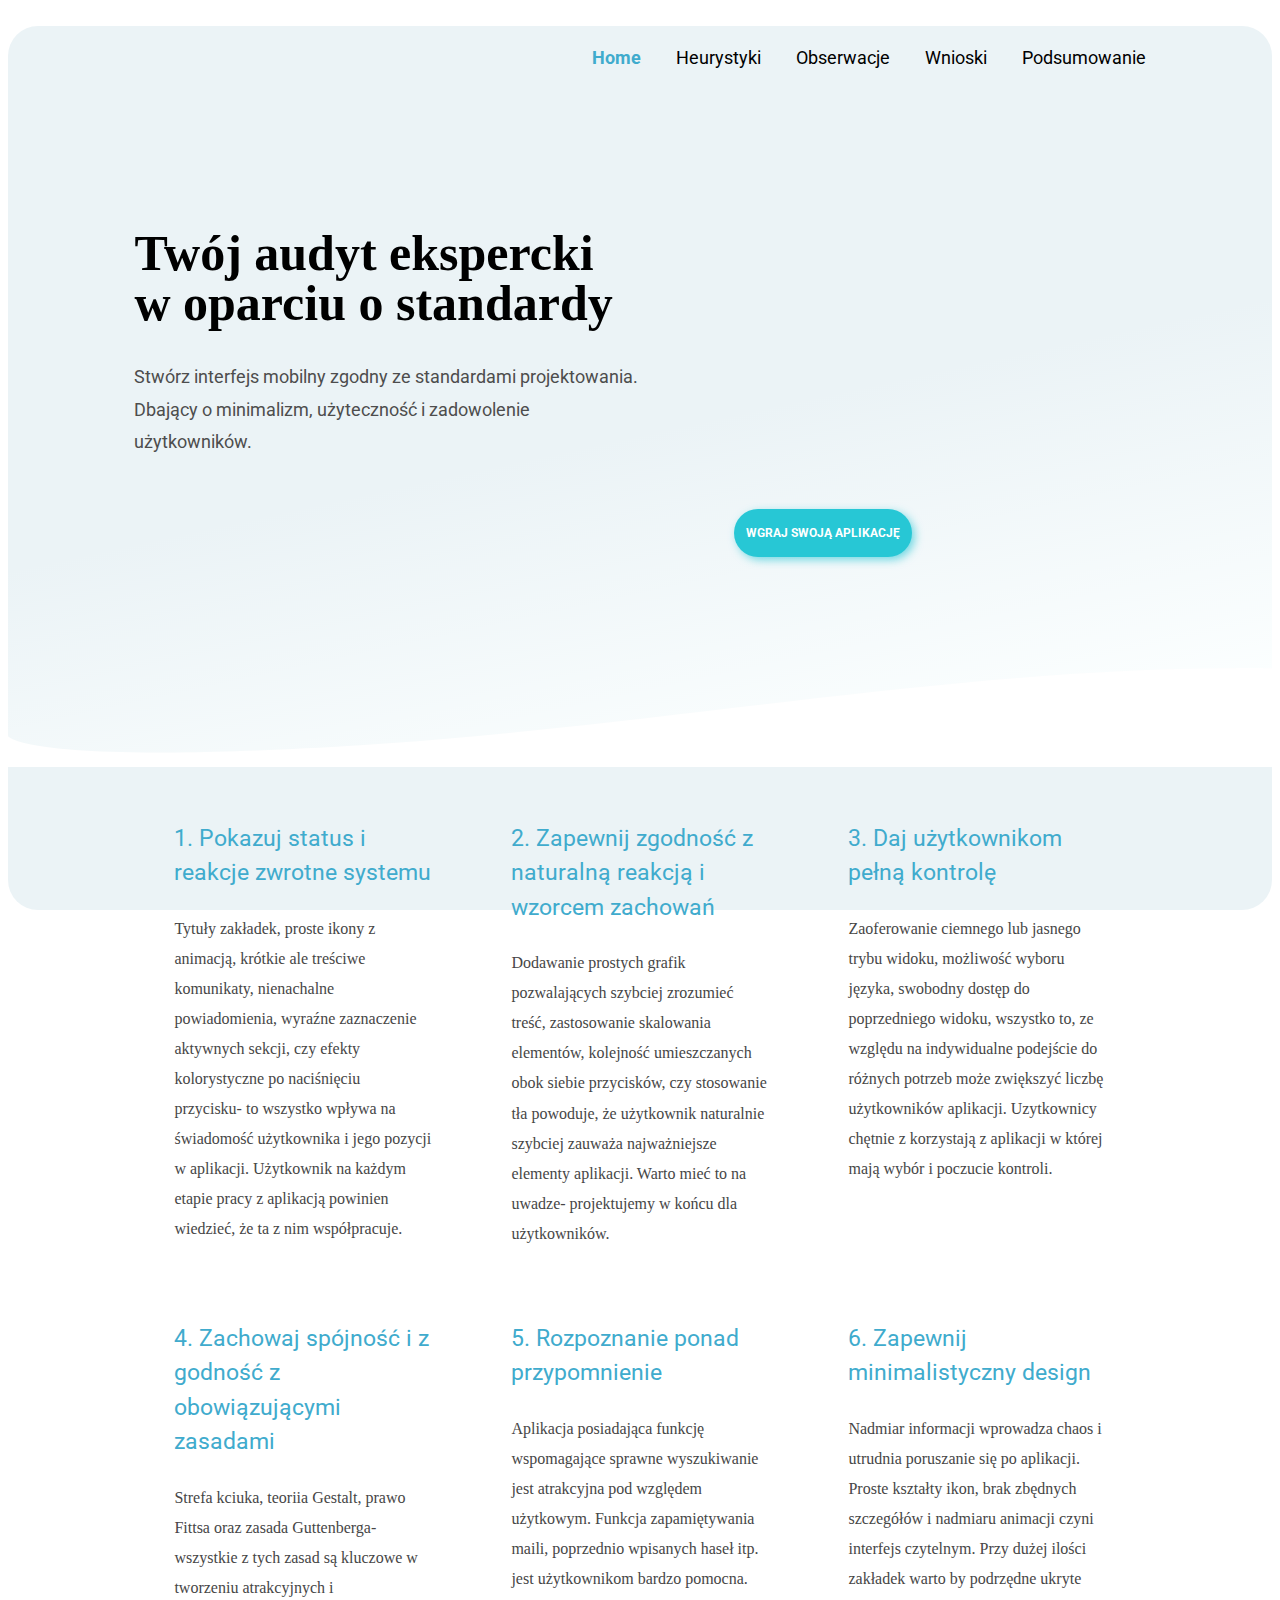
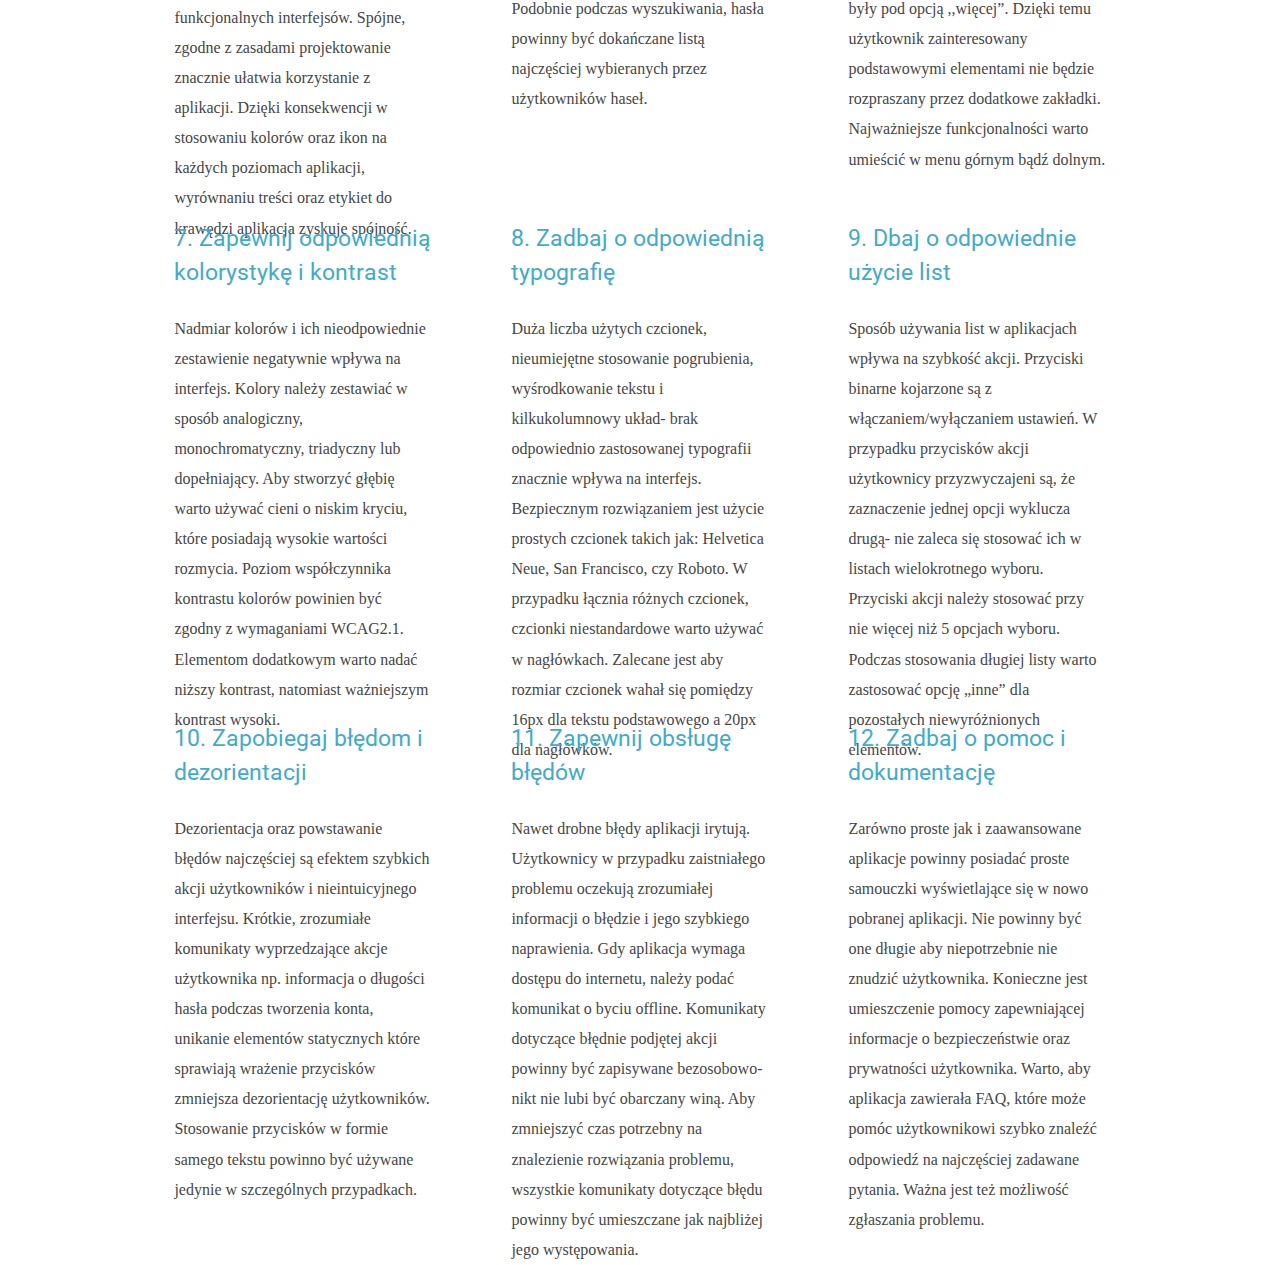
==== index.html @ c8a0ba9f "pierwsza wersja aplikacji" ====
﻿﻿<!DOCTYPE html>
<html lang="en">
<head>
    <meta charset="utf-8">
    <link rel="stylesheet" href="style.css">
    <script src="script.js"></script>
    <link href='http://fonts.googleapis.com/css?family=Roboto' rel='stylesheet' type='text/css'>
    <script src="https://code.jquery.com/jquery-2.1.3.js" integrity="sha256-goy7ystDD5xbXSf+kwL4eV6zOPJCEBD1FBiCElIm+U8=" crossorigin="anonymous"></script>
</head>

<body>
  <title>standardy projektowania aplikacji mobilnych</title> 
<div id="container">
  <div id="content">
    <div id="menu">
     <div id= "option">
        <ul>
          <li><a style="font-weight: bold; color: #40ABCD;" href="#">Home </a></li>
          <li><a href="heurystyki/index.html">Heurystyki </a></li>    
          <li> <a href="obserwacje/index.html">Obserwacje</a></li>
          <li><a href="wnioski/index.html">Wnioski</a></li>
          <li><a href="podsumowanie/index.html">Podsumowanie</a></li>
        </ul>
      </div>
  </div>

  <div id="main">
    <h1>Twój audyt ekspercki<br> w oparciu o standardy</h1>
    <h4>Stwórz interfejs mobilny zgodny ze standardami projektowania. <br>Dbający o minimalizm, użyteczność i zadowolenie<br> użytkowników.</h4>

<!-- przycisk -->
<button id="_uploadImages" class="custom-button">WGRAJ SWOJĄ APLIKACJĘ </button>
<form id="_imagesForm" enctype="multipart/form-data" method="post">
  <input id="_imagesInput" type="file" style="display:none" multiple/>
  </form>

  </div>
  
    <div id="standards">

     
        <div class= "heuristic_content">

          <h3>1. Pokazuj status i reakcje zwrotne systemu</h3>
          <p>Tytuły zakładek, proste ikony z animacją, krótkie ale treściwe komunikaty, nienachalne powiadomienia,
         wyraźne zaznaczenie aktywnych sekcji, czy efekty kolorystyczne po naciśnięciu przycisku- to wszystko wpływa na świadomość użytkownika i jego pozycji w aplikacji.
         Użytkownik na każdym etapie pracy z aplikacją powinien wiedzieć, że ta z nim współpracuje. </p>
        </div> 
        <div class= "heuristic_content">
        <h3>2. Zapewnij zgodność z naturalną reakcją i wzorcem zachowań </h3>
          <p>Dodawanie prostych grafik pozwalających szybciej zrozumieć treść, zastosowanie skalowania elementów, kolejność umieszczanych obok siebie przycisków, czy stosowanie tła powoduje,
             że użytkownik naturalnie szybciej zauważa najważniejsze elementy aplikacji. Warto mieć to na uwadze- projektujemy w końcu dla użytkowników.</p></div> 
        
        <div class= "heuristic_content">
          <h3>3. Daj użytkownikom pełną kontrolę</h3>
          <p>Zaoferowanie  ciemnego lub jasnego trybu widoku, możliwość wyboru języka, swobodny dostęp do poprzedniego widoku, wszystko to,
             ze względu na indywidualne podejście do różnych potrzeb może zwiększyć liczbę użytkowników aplikacji. Uzytkownicy chętnie z korzystają z aplikacji
            w której mają wybór i poczucie kontroli.  </p>
        </div> 
        
        <div class= "heuristic_content">
          <h3>4. Zachowaj spójność i z godność z obowiązującymi zasadami</h3>
          <p>Strefa kciuka, teoriia Gestalt, prawo Fittsa oraz zasada Guttenberga- wszystkie z tych zasad są kluczowe w tworzeniu atrakcyjnych i funkcjonalnych interfejsów. Spójne, zgodne z zasadami projektowanie znacznie ułatwia korzystanie z aplikacji.
             Dzięki konsekwencji w stosowaniu kolorów oraz ikon na każdych poziomach aplikacji, wyrównaniu treści oraz etykiet do krawędzi aplikacja zyskuje spójność.</p>
        </div> 

       
        <div class= "heuristic_content">
          <h3>5. Rozpoznanie ponad przypomnienie</h3>
          <p>Aplikacja posiadająca funkcję wspomagające sprawne wyszukiwanie jest atrakcyjna pod względem użytkowym. Funkcja zapamiętywania maili, poprzednio wpisanych
             haseł itp. jest użytkownikom bardzo pomocna. Podobnie podczas wyszukiwania, hasła powinny być dokańczane listą najczęściej wybieranych przez użytkowników
              haseł. </p>
        </div> 

        <div class= "heuristic_content">
          <h3>6. Zapewnij minimalistyczny design</h3>
          <p> Nadmiar informacji wprowadza chaos i utrudnia poruszanie się po aplikacji. Proste kształty ikon, brak zbędnych szczegółów i nadmiaru animacji czyni
             interfejs czytelnym. Przy dużej ilości zakładek warto by podrzędne ukryte były pod opcją ,,więcej”. Dzięki temu użytkownik zainteresowany podstawowymi
              elementami nie będzie rozpraszany przez dodatkowe zakładki. Najważniejsze funkcjonalności warto umieścić w menu górnym bądź dolnym.</p>
          </div> 
  
        <div class= "heuristic_content">
          <h3>7. Zapewnij odpowiednią kolorystykę i kontrast</h3>
          <p>Nadmiar kolorów i ich nieodpowiednie zestawienie negatywnie wpływa na interfejs. Kolory należy zestawiać w sposób analogiczny, monochromatyczny, triadyczny
             lub dopełniający. Aby stworzyć głębię warto używać cieni o niskim kryciu, które posiadają wysokie wartości rozmycia. Poziom współczynnika kontrastu kolorów
              powinien być zgodny z wymaganiami WCAG2.1. Elementom dodatkowym warto nadać niższy kontrast, natomiast ważniejszym kontrast wysoki.          </p>
        </div> 

        <div class= "heuristic_content">
          <h3>8. Zadbaj o odpowiednią typografię</h3>
          <p>Duża liczba użytych czcionek, nieumiejętne stosowanie pogrubienia,  wyśrodkowanie tekstu i kilkukolumnowy układ- brak odpowiednio zastosowanej typografii znacznie
             wpływa na interfejs. Bezpiecznym rozwiązaniem jest użycie prostych czcionek takich jak: Helvetica Neue, San Francisco, czy Roboto. W przypadku łącznia różnych
              czcionek, czcionki niestandardowe warto używać w nagłówkach. Zalecane jest aby rozmiar czcionek wahał się pomiędzy 16px dla tekstu podstawowego a 20px dla nagłówków.</p>
        </div> 

        <div class= "heuristic_content">
          <h3>9. Dbaj o odpowiednie użycie list</h3>
          <p>Sposób używania list w aplikacjach wpływa na szybkość akcji. Przyciski binarne kojarzone są z włączaniem/wyłączaniem ustawień.
             W przypadku przycisków akcji użytkownicy przyzwyczajeni są, że zaznaczenie jednej opcji wyklucza drugą- nie zaleca się stosować ich w listach wielokrotnego wyboru.
              Przyciski akcji należy stosować przy nie więcej niż 5 opcjach wyboru. Podczas stosowania długiej listy warto
              zastosować opcję „inne” dla pozostałych niewyróżnionych elementów.</p>
        </div> 

        <div class= "heuristic_content">
          <h3>10. Zapobiegaj błędom i dezorientacji</h3>
          <p>Dezorientacja oraz powstawanie błędów najczęściej są efektem szybkich akcji użytkowników i nieintuicyjnego interfejsu. Krótkie, zrozumiałe komunikaty wyprzedzające 
            akcje użytkownika np. informacja o długości hasła podczas tworzenia konta, unikanie elementów statycznych które sprawiają wrażenie przycisków zmniejsza dezorientację użytkowników. 
            Stosowanie przycisków w formie samego tekstu powinno być używane jedynie w szczególnych przypadkach. </p>
        </div> 

        <div class= "heuristic_content">
          <h3>11. Zapewnij obsługę błędów</h3>
          <p>Nawet drobne błędy aplikacji irytują. Użytkownicy w przypadku zaistniałego problemu oczekują zrozumiałej informacji o błędzie i jego szybkiego naprawienia. 
            Gdy aplikacja wymaga dostępu do internetu, należy podać komunikat o byciu offline. Komunikaty dotyczące błędnie podjętej akcji powinny być zapisywane bezosobowo- nikt nie lubi być obarczany winą.
             Aby zmniejszyć czas potrzebny na znalezienie rozwiązania problemu, wszystkie komunikaty dotyczące błędu powinny być umieszczane jak najbliżej jego występowania.</p>
        </div> 

        <div class= "heuristic_content">
          <h3>12. Zadbaj o pomoc i dokumentację</h3>
          <p>Zarówno proste jak i zaawansowane aplikacje powinny posiadać proste samouczki wyświetlające się w nowo pobranej aplikacji. Nie powinny być one długie aby niepotrzebnie nie znudzić
             użytkownika. Konieczne jest umieszczenie pomocy zapewniającej informacje o bezpieczeństwie oraz prywatności użytkownika. Warto, aby aplikacja zawierała FAQ, które
              może pomóc użytkownikowi szybko znaleźć odpowiedź na najczęściej zadawane pytania. Ważna jest też możliwość zgłaszania problemu.</p>
        </div> 

      </div>
   
    </div>

    </div>


<script src="/__/firebase/8.2.7/firebase-app.js"></script>
<script src="/__/firebase/init.js"></script>


</body>
<script>
    $('#_uploadImages').click(function() {
    $('#_imagesInput').click();
  });
  
  $('#_imagesInput').on('change', function() {
    handleFileSelect();
  });
  
  function handleFileSelect() {
      if (window.File && window.FileList && window.FileReader) {
  
          var files = event.target.files; //FileList object
          var output = document.getElementById("frames");
            var arrFilesCount = [];
             

            for (var i = 0; i < files.length; i++) {
              arrFilesCount.push(i);
              var file = files[i];

              if (!file.type.match('image')) continue;
  
              var picReader = new FileReader();

              picReader.addEventListener("load",  () => {
                  var picFile = event.target;
                  
alert("zdjęcie zostało wgrane, przejdż do zakładki heurystyki")
                  localStorage.setItem("framesLS", picReader.result);   //local storage
  
                  current_i = arrFilesCount.shift();
                  prev_i = current_i - 1;
                  next_i = current_i + 1;

                  output.innerHTML = output.innerHTML + '<li id="gallery-' + current_i + '" class="gallery">' + "<img src='" + picFile.result + "'" + "title=''/>" + '<nav>' + '<a class="prev_picture" href="#gallery-' + prev_i + '">&larr;</a>' + '<a class="next_picture" href="#gallery-' + next_i + '">&rarr;</a>' + '</nav>' + '<li>';  // TODO: Enter Title

              });
            
              picReader.readAsDataURL(file);
            }
          }
      else {
        alert("wrong");

      }


  }
</script>
</html>
---- style.css ----
h1 {
  font-family: Georgia;
  font-size: 50px;
  font-weight: bold;
  line-height: 1;
  text-align: left;
  color: #000000;
}

h3{
  font-family: Roboto;
  font-size: 23px;
  font-weight: normal;
  font-stretch: normal;
  font-style: bold;
  line-height: 1.5;
  letter-spacing: normal;
  text-align: left;
  color: #40ABCD;

}

h4{
margin: 0 0 10px;
font-family: Roboto;
font-size: 18px;
font-weight:normal;
line-height: 1.8;
letter-spacing: normal;
text-align: left;
color: #4d4d4d;
}

h5{
margin: 0 0 59px;
font-family: 'Times New Roman';
font-size: 20px;
font-weight: 500;
line-height: 1.32;
letter-spacing: normal;
text-align: left;
color: #000000;
}

#container {
  width: 100%;
  height: 100%;
  background-image: url('background.png');
  border-radius: 30px;
}


#content{
  width: 80%;
  height:100%;
  margin: auto;
}

#menu {
  height:10%;
}

#option{
  float: right;
  min-width: 30px;
  font-family: Roboto;
  font-size: 20px;
  line-height: 1.3;
  text-align: left;

margin-top: 10x;  /* background-color: pink;  */
  }

#homeicon {
      width: 24px;
      height: 24px;
      object-fit: contain;
      float: left;
      margin-right: 0px;
      }

  li {
    display:inline-block;
          text-align:left;
  }
  a {
    text-decoration:none;
          margin: 0px 30px 140px;
          font-family: Roboto;
          font-size: 18px;
          font-stretch: normal;
          font-style: normal;
          line-height: 1.3;
          letter-spacing: normal;
          text-align: left;
          color: #000000;

  }
  a:hover {
    font-weight:bold;
  }
  a::after {
    display:block;
    content:attr(title);
    font-weight:bold;
    height:1px;
    color:transparent;
    overflow:hidden;
    visibility:hidden;
  }


.Home {
  width: 54px;
  height: 26px;
  margin: 1px 56px 156px 5px;
  font-family: Roboto;
  font-size: 20px;
  font-weight: 500;
  font-stretch: normal;
  font-style: normal;
  line-height: 1.3;
  letter-spacing: normal;
  text-align: left;
  color: #000000;
    }


#main{
  padding-top: 80px;
  padding-bottom: 50px;
      }



.custom-button {
  width: 178px;
  height: 48px;
  margin: 40px 86px 35px 600px;
  padding: 8px 8px;
  box-shadow: 3px 3px 9px 0 #27c6d59f;
  background-color: #27c7d5;
  border-radius: 30px;
  border: none;
  font-family: Roboto;
  font-size: 12px;
  font-weight: bold;
  line-height: 2.5;
  text-align: center;
  color: white;
  border: none;
  outline: none;
}

.custom-button:hover{
  width: 181px;
  height: 51px;
  border: none;
  outline: none;

}


#addbutton {
  width: 140px;
  height: 45px;
  margin-top:8px;
  margin-bottom:80px;
  float: right;
  border-radius: 24px;
  box-shadow: 3px 3px 9px 0 #27c6d59f;
  background-color: #27c7d5;
  border: none;
  font-family: Roboto;
  font-size: 12px;
  font-weight: bold;
  font-stretch: normal;
  font-style: normal;
  line-height: 2.5;
  letter-spacing: normal;
  text-align: center;
  color: white;
  border: none;
  outline: none;
  position: relative;
}


#addbutton:hover{
  width: 143px;
  height: 48px;
  border: none;
  outline: none;
}

* {
  box-sizing: border-box;
}

#standards{
  margin-top: 10%;
}


.heuristic_content{
float: left;
width: 33.33%;
height: 500px;
padding: 40px;
}

.heuristic_content> p{
  font-family: 'Times New Roman';
  font-size: 16px;
  font-weight: normal;
  font-stretch: normal;
  font-style: normal;
  line-height: 1.88;
  letter-spacing: normal;
  text-align: left;
  color: #464646;
}


#summaryTitle{
  width:100%;
  margin-top: 100px; 
  height:50px;
  border-bottom: 1px solid rgb(223, 223, 223);
}

#reportTitle{
  width:60%;
}

#pdf{
float: right;
width: 30%;

}

  #download  {
    width: 140px;
    height: 40px;
    float: right;
    border: 2px solid #a7abad;
    border-radius: 24px;
    box-shadow: 4px 4px 10px 0 #898b8b9d;
    font-family: Roboto;
    font-size: 12px;
    font-weight: bold;
    line-height: 2.3;
    text-align: center;
    color: #4D4D4D;
    margin-bottom: 25px;
    letter-spacing: normal;
    outline: none;
    }

    
#download:hover{
  width: 145px;
  height: 45px;
  outline: none;

}

/*podsumowanie*/
#result {
  width: 26%;
  height: 430px;
  padding: 25px;
  border-radius: 20px;
  box-shadow: 0 3px 20px 0 rgba(0, 0, 0, 0.16);
  float:left;
  margin-bottom:60px;


}
#wartosc{
  width: 100%;
  height: 70%;
  font-family:Arial, Helvetica, sans-serif;
  font-size: 110px;
  font-weight: 700;
  font-stretch: normal;
  font-style: normal;
  line-height: 1.0;
  padding-top: 70px;
  letter-spacing: normal;
  text-align: center;
  color: #49e2ce;
  position: relative ;
}

#chart_section{
  width: 70%;
  height: 430px;
  padding-top: 30px;
  padding-left: 25px;
  margin-left:30px;
  border-radius: 20px;
  box-shadow: 0 3px 20px 0 rgba(0, 0, 0, 0.16);
  float:right;
  margin-bottom:60px;

}

#chart{
  width: 85%;
  margin-left:30px;
  float:center;
}


.boxes{
width: 47.5%;
height: 300px;
padding: 30px 30px 360px 30px;
border-radius: 20px;
box-shadow: 0 3px 20px 0 rgba(0, 0, 0, 0.16);
float:left;
margin-bottom:60px;
position: relative;
}


#box2{
float:right;
margin-left:30px;
}

#box4{
float:right;
margin-left:35px;
margin-bottom: 150px;
} 

.text_area_summary{
  width: 100%;
  height: 230px;
  size: 16px;
  line-height: 140%;
  color: #4D4D4D;
  }


#leftSide{
  width: 56%;
  height:100%;
  float: left;
}

#observations1{
width: 100%;
height: 425px;
margin-top: 80px;
margin-bottom: 2px;
}

#observations2{
  width: 100%;
  height: 430px;
  }
  

#positive{
width: 100%;
height: 320px;
padding: 20px;
border-radius: 20px;
box-shadow: 0 3px 20px 0 rgba(0, 0, 0, 0.16);
float:left;
}


#saveButton{
  width: 100%;
  height: 50px;
}

textarea {
  border-style: none;
  resize: none;
  outline: none;
  position: relative;
}

#negative{
width: 100%;
height: 320px;
padding: 20px;
border-radius: 20px;
box-shadow: 0 3px 20px 0 rgba(0, 0, 0, 0.16);
float:left;
float:bottom;
margin-top: -9px;
}

/*_____________________________________________________________________________________________________gallery*/
#gallery{
width: 40%;
height: 1000px;
float:right;
margin-bottom: 100px;
margin-top: 60px; 
}

.gallerytitle{
width: 100%;
height: 25px;
margin-bottom: 10px;
}

.screenshots{
  width: 100%;
  height: 820px;
  border-radius: 20px;
  box-shadow: 0 3px 20px 0 rgba(0, 0, 0, 0.16);
  float:right;
}

/* _____________________________________________________________z sov*/

.screenshots .frames {
height: 820px;
position: relative;
list-style-type: none;
padding-inline-start: 0px;
margin-block-start: 0px;
}

#result_positive_img{
  height: 100%;
  width: 100%;
  position: relative;
  list-style-type: none;
  padding-inline-start: 0px;
  margin-block-start: 0px;
  border-radius: 20px;
  box-shadow: 0 3px 20px 0 rgba(0, 0, 0, 0.16);
  }

.screenshots .frames .gallery {
  height: 820px;
  list-style: none;
  position: absolute;
  width: 100%;
}

.screenshots .gallery:target
{ z-index: 100 }

.screenshots .frames .gallery img {
  height: 820px;
  width: 100%;
  padding:10px;
}

.screenshots .frames .gallery nav a {
  background:grey;
  color: #fff;
  line-height: 30px;
  margin-top: -25px;
  opacity: 0;
  position: absolute;
  text-align: center;
  top: 50%;
  width: 30px;
  visibility: hidden;
  z-index: 10;
}
.screenshots:hover .frames .gallery nav a {
  opacity: 1;
  visibility: visible;
}
.screenshots .frames .gallery nav .prev_picture {
  border-radius: 2px 30px 30px 2px;
  margin-left:0px;
  left: 0;
}
.screenshots .frames .gallery nav .next_picture {
  border-radius: 30px 2px 2px 30px;
  margin-right:0px;
  right: 0;
}
.screenshots .frames .gallery nav a:hover { background: #000 }
.screenshots .quicknav {
  bottom: 0;
  font-size: 0;
  opacity: 0;
  position: absolute;
  text-align: center;
  width: 100%;
  z-index: 100;
}
.screenshots:hover .quicknav { opacity: .9 }
.screenshots .quicknav li { display: inline-block }
.screenshots .quicknav a {
  background: hsla(0,0%,100%,.9);
  border: 1px solid hsla(0,0%,0%,.9);
  -webkit-border-radius: 100%;
  -moz-border-radius: 100%;
  border-radius: 100%;
  display: block;
  height: 10px;
  margin: 10px 5px;
  text-decoration: none;
  width: 10px;
}
/*_______________________________________________________________*/

p{
font-family: Roboto;
font-size: 20px;
font-weight: 500;
font-stretch: normal;
font-style: normal;
line-height: 1.3;
letter-spacing: normal;
text-align: left;
color: #4d4d4d;

}

#heuristics{
width: 56%;
height: 1000px;
margin-top: 10px;
margin-bottom: 200px;
float:left;
}

.heuristic-block{
width: 100%;
height: 820px;
margin-top: 10px;
margin-bottom: 200px;
border-radius: 20px;
padding: 25px;
box-shadow: 0 3px 20px 0 rgba(0, 0, 0, 0.16);
float:left;
}

#radio-title{
float:left;
height:50px;
width: 100%;
}

#yesTitle{
float:left;
width: 5.5%;
}

#noTitle{
  float:left;
  width: 6%;
  }

#lack{
margin-left: 8px;
width: 20%;
float:left;
}

.x{
margin-left: 25px;
margin-right: 10px;
}

.no{
  margin-left: 15px;
  }

#yesTitle{
    margin-left: 5px;
    }
  

#points{
background-color: #c5c5c5;
width:100%;
margin-top: 140px;
margin-bottom: 200px;
line-height: 2.7;
float: left;
}

.test{
  float:right;
  position:relative;
  width:100%;
  height:80px;
  margin-top: 50px;
  margin-right:40px ;
 } 


.next_nav {
width: 140px;
height: 45px;
margin-top:10px ;
margin-right:20px ;
float: right;
border-radius: 24px;
box-shadow: 3px 3px 9px 0 #27c6d59f;
background-color: #27c7d5;
border: none;
font-family: Roboto;
font-size: 12px;
font-weight: bold;
font-stretch: normal;
font-style: normal;
line-height: 2.5;
letter-spacing: normal;
text-align: center;
color: white;
padding-top: 8px;
}

.next_nav:hover{
  width: 142px;
  height: 47px;
  border: none;
  outline: none;
}


.back_nav {
  width: 140px;
  height: 45px;
  margin-top:10px;
  margin-right:20px ;
  float: right;
  border: 2px solid #27c7d5;
  border-radius: 24px;
  box-shadow: 3px 3px 9px 0 #27c6d59f;
  font-family: Roboto;
  font-size: 12px;
  font-weight: bold;
  font-stretch: normal;
  font-style: normal;
  line-height: 2.5;
  letter-spacing: normal;
  text-align: center;
  color: #27c7d5;
  padding-top: 6px;
  }
  
  .back_nav:hover{
    width: 142px;
    height: 47px;
    outline: none;
  
  }

/*___________________________slider__________________________________________*/
* {
box-sizing: border-box;
}

.slider {
width:100%;
text-align: center;
float:left;
margin-top: 70px;
}

.slides {
display: flex;
overflow-x: auto;
scroll-snap-type: x mandatory;
scroll-behavior: smooth;
-webkit-overflow-scrolling: touch;
}
.slides::-webkit-scrollbar {
overflow: hidden;

}

.slides > div {
scroll-snap-align: start;
flex-shrink: 0;
width: 100%;
height: 750px;
padding-top: 60px;
margin-right: 15px;
border-radius: 10px;
transform: scale(1);
transition: transform 0.5s;
position: relative;
text-align: left;
line-height: 2.5;
}

.slider > a {
display: inline-flex;
width: 25px;
height: 25px;
align-items: center;
justify-content: center;
border-radius: 50%;
margin: 0.2px 0.2px 0.2px 0;
position: relative;
line-height: 1.3;
box-shadow: 0 1px 8px 0 rgba(0, 0, 0, 0.12);
}

.slider > a:active {
top: 1px;
background: #49E2CE;
}

@supports (scroll-snap-type) {
.slider > a {
  display: none;
}
}

@media only screen and (max-width:1200px) {
  .boxes{
    overflow: auto;
  }
  #wartosc{
    font-size: 90px;
  }
}

@media only screen and (max-width: 900px) {
  #result{
    width:100%;
  }
  #chart_section{
    width:100%;
  }
  #box1{
    width:100%;
    overflow: auto;
  }
  #box2{
    width:100%;
    overflow: auto;
  }
  #box3{
    width:100%;
    overflow: auto;
  }
  #box4{
    width:100%;
    overflow: auto;
  }
}

@media only screen and (max-width: 800px){
  #option{
    width:100%;
  } 
}
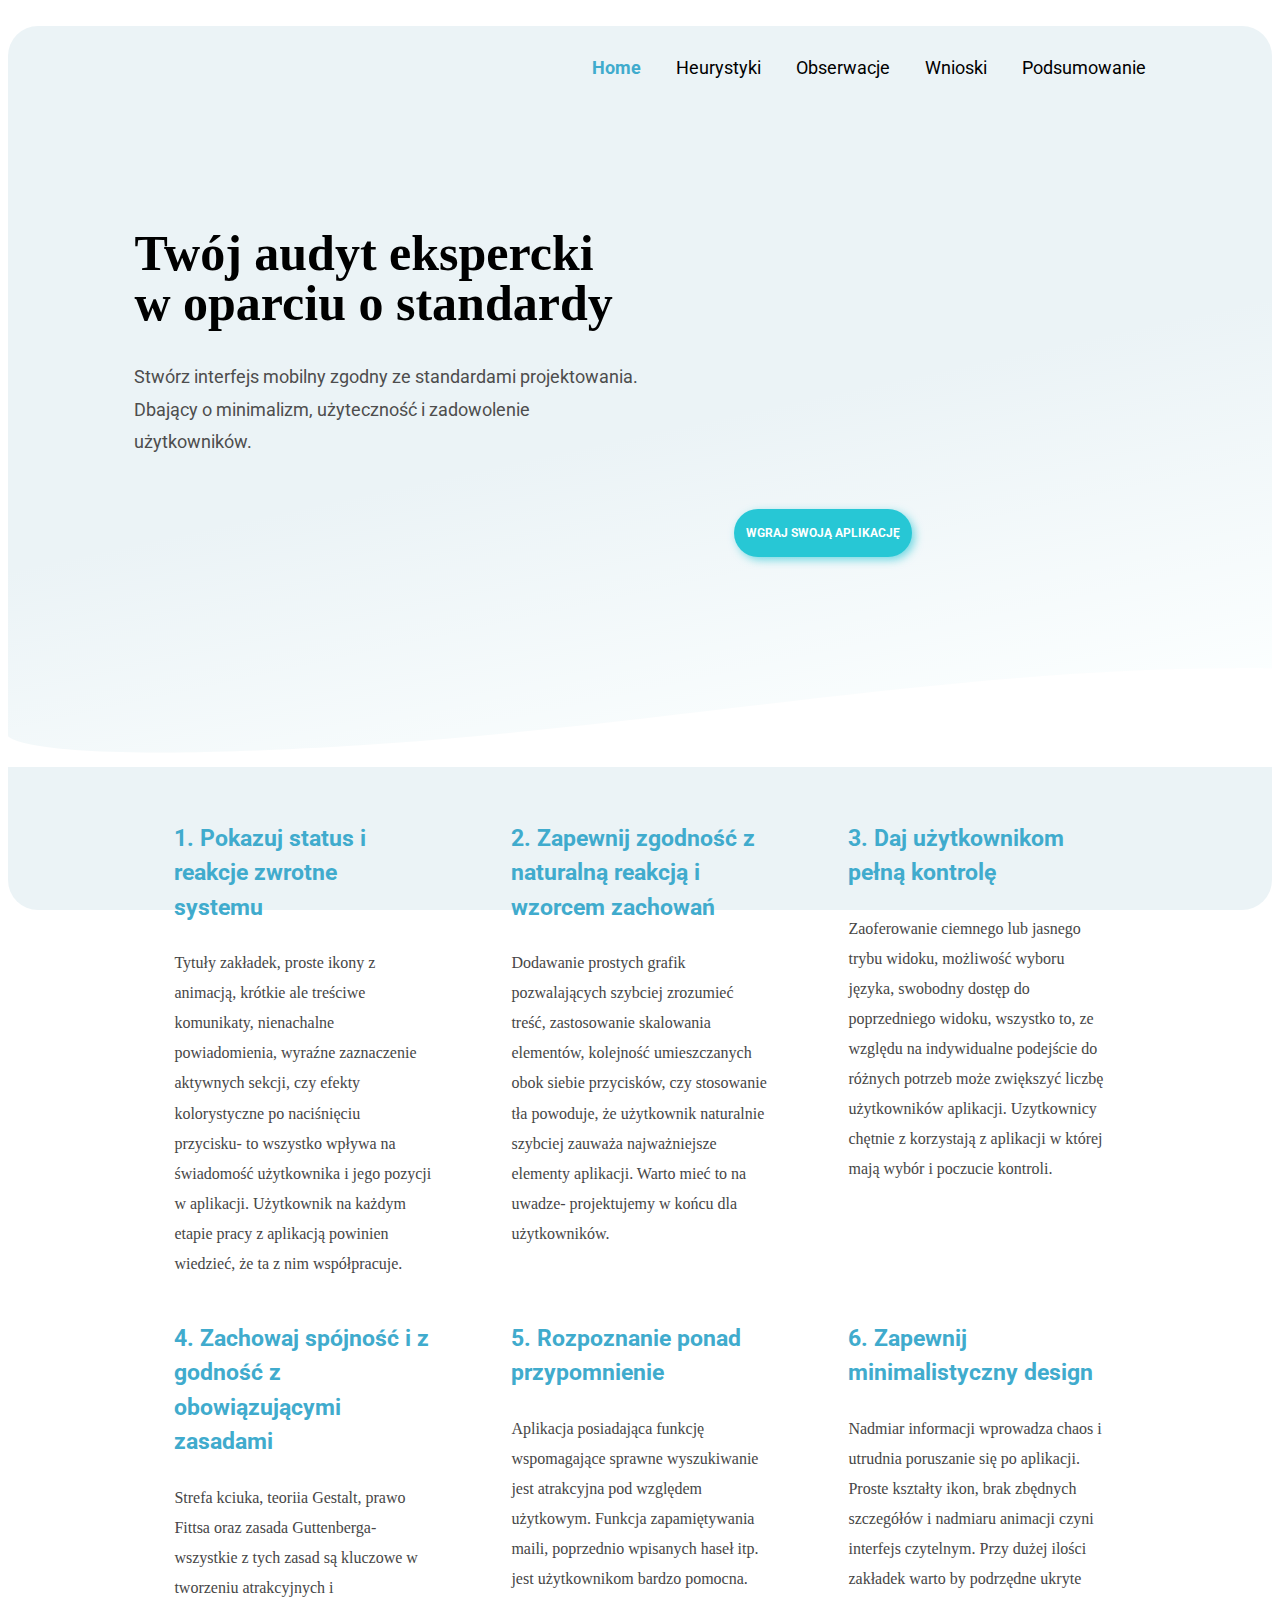
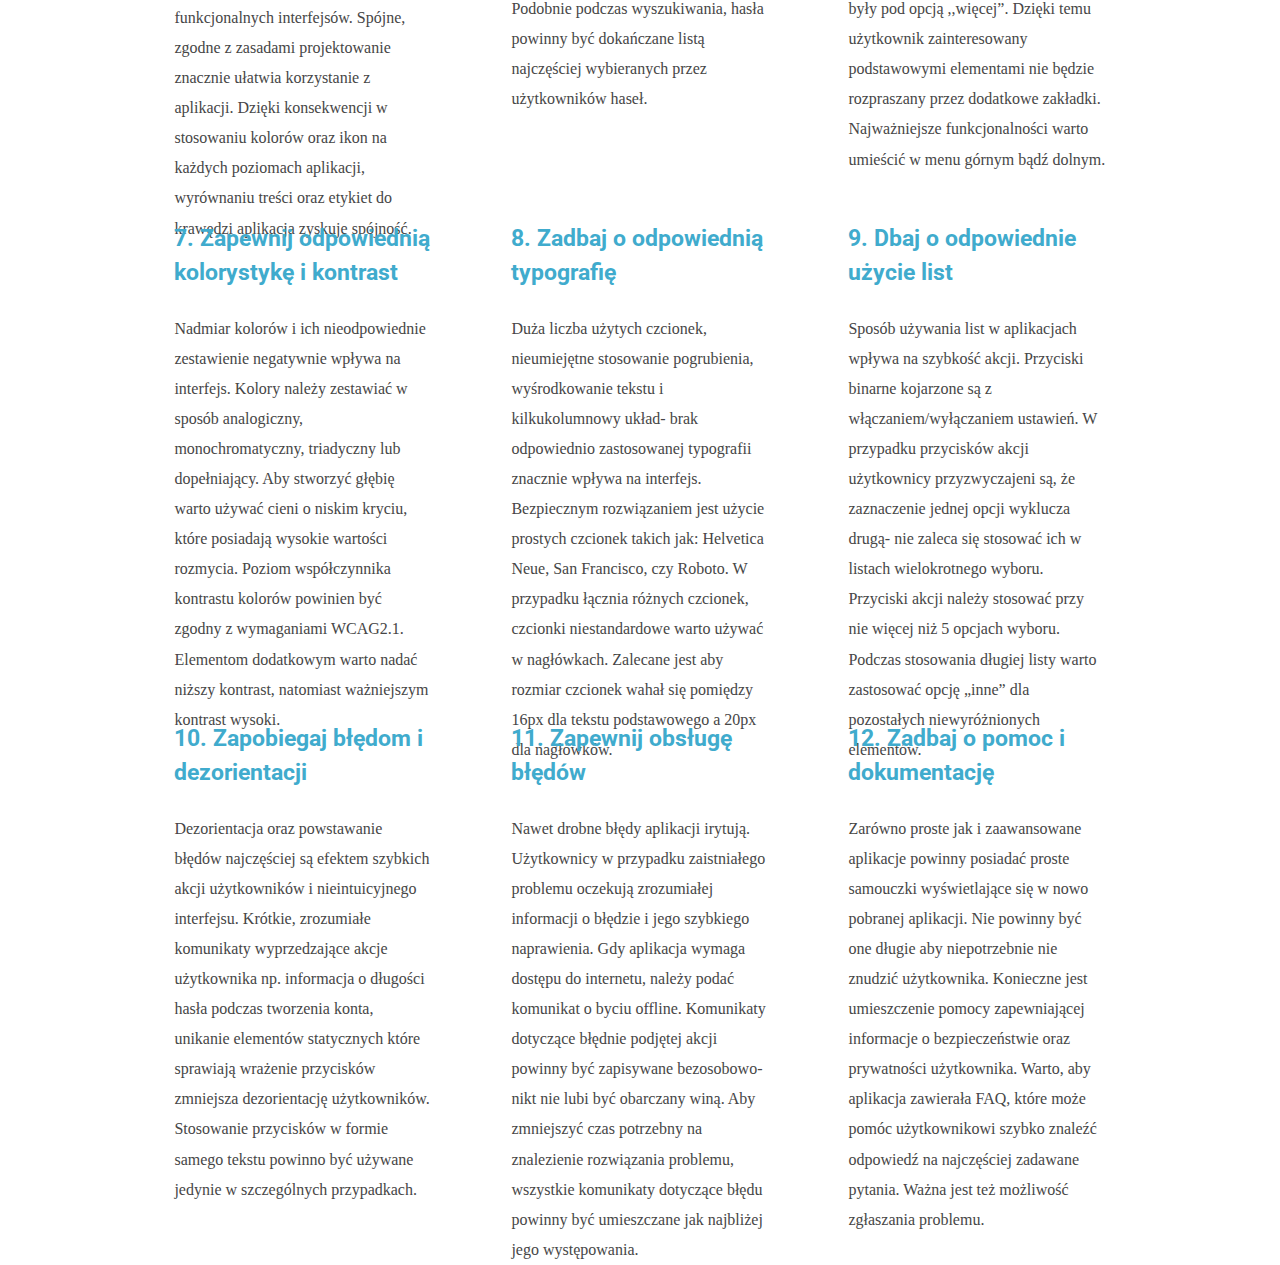
==== commit b1130fb7: "files after html verification" ====
--- a/index.html
+++ b/index.html
@@ -1,15 +1,14 @@
 ﻿﻿<!DOCTYPE html>
-<html lang="en">
+<html lang="pl">
 <head>
-    <meta charset="utf-8">
-    <link rel="stylesheet" href="style.css">
-    <script src="script.js"></script>
-    <link href='http://fonts.googleapis.com/css?family=Roboto' rel='stylesheet' type='text/css'>
-    <script src="https://code.jquery.com/jquery-2.1.3.js" integrity="sha256-goy7ystDD5xbXSf+kwL4eV6zOPJCEBD1FBiCElIm+U8=" crossorigin="anonymous"></script>
+  <meta charset="utf-8">
+  <link rel="stylesheet" href="style.css">
+  <script src="script.js"></script>
+  <link href='http://fonts.googleapis.com/css?family=Roboto' rel='stylesheet' type='text/css'>
+  <script src="https://code.jquery.com/jquery-2.1.3.js" integrity="sha256-goy7ystDD5xbXSf+kwL4eV6zOPJCEBD1FBiCElIm+U8=" crossorigin="anonymous"></script>
+  <title>standardy projektowania aplikacji mobilnych</title>
 </head>
-
 <body>
-  <title>standardy projektowania aplikacji mobilnych</title> 
 <div id="container">
   <div id="content">
     <div id="menu">
@@ -25,10 +24,9 @@
   </div>
 
   <div id="main">
-    <h1>Twój audyt ekspercki<br> w oparciu o standardy</h1>
+    <h1>Twój audyt ekspercki<br /> w oparciu o standardy</h1>
     <h4>Stwórz interfejs mobilny zgodny ze standardami projektowania. <br>Dbający o minimalizm, użyteczność i zadowolenie<br> użytkowników.</h4>
 
-<!-- przycisk -->
 <button id="_uploadImages" class="custom-button">WGRAJ SWOJĄ APLIKACJĘ </button>
 <form id="_imagesForm" enctype="multipart/form-data" method="post">
   <input id="_imagesInput" type="file" style="display:none" multiple/>
--- a/style.css
+++ b/style.css
@@ -10,36 +10,33 @@
 h3{
   font-family: Roboto;
   font-size: 23px;
-  font-weight: normal;
-  font-stretch: normal;
-  font-style: bold;
+  font-weight: bold;
   line-height: 1.5;
   letter-spacing: normal;
   text-align: left;
   color: #40ABCD;
-
 }
 
 h4{
-margin: 0 0 10px;
-font-family: Roboto;
-font-size: 18px;
-font-weight:normal;
-line-height: 1.8;
-letter-spacing: normal;
-text-align: left;
-color: #4d4d4d;
+ margin: 0 0 10px;
+ font-family: Roboto;
+ font-size: 18px;
+ font-weight:normal;
+ line-height: 1.8;
+ letter-spacing: normal;
+ text-align: left;
+ color: #4d4d4d;
 }
 
 h5{
-margin: 0 0 59px;
-font-family: 'Times New Roman';
-font-size: 20px;
-font-weight: 500;
-line-height: 1.32;
-letter-spacing: normal;
-text-align: left;
-color: #000000;
+ margin: 0 0 59px;
+ font-family: 'Times New Roman';
+ font-size: 20px;
+ font-weight: 500;
+ line-height: 1.32;
+ letter-spacing: normal;
+ text-align: left;
+ color: #000000;
 }
 
 #container {
@@ -67,39 +64,30 @@
   font-size: 20px;
   line-height: 1.3;
   text-align: left;
-
-margin-top: 10x;  /* background-color: pink;  */
-  }
-
-#homeicon {
-      width: 24px;
-      height: 24px;
-      object-fit: contain;
-      float: left;
-      margin-right: 0px;
-      }
-
-  li {
+  margin-top: 10px;  
+}
+
+li {
     display:inline-block;
-          text-align:left;
-  }
-  a {
+    text-align:left;
+  }
+
+a {
     text-decoration:none;
-          margin: 0px 30px 140px;
-          font-family: Roboto;
-          font-size: 18px;
-          font-stretch: normal;
-          font-style: normal;
-          line-height: 1.3;
-          letter-spacing: normal;
-          text-align: left;
-          color: #000000;
-
-  }
-  a:hover {
-    font-weight:bold;
-  }
-  a::after {
+    margin: 0px 30px 140px;
+    font-family: Roboto;
+    font-size: 18px;
+    line-height: 1.3;
+    letter-spacing: normal;
+    text-align: left;
+    color: #000000;
+  }
+
+a:hover {
+  font-weight:bold;
+  }
+
+a::after {
     display:block;
     content:attr(title);
     font-weight:bold;
@@ -117,29 +105,24 @@
   font-family: Roboto;
   font-size: 20px;
   font-weight: 500;
-  font-stretch: normal;
-  font-style: normal;
   line-height: 1.3;
   letter-spacing: normal;
   text-align: left;
   color: #000000;
-    }
-
+}
 
 #main{
   padding-top: 80px;
   padding-bottom: 50px;
-      }
-
-
+}
 
 .custom-button {
   width: 178px;
   height: 48px;
   margin: 40px 86px 35px 600px;
   padding: 8px 8px;
-  box-shadow: 3px 3px 9px 0 #27c6d59f;
-  background-color: #27c7d5;
+  box-shadow: 3px 3px 9px 0px #27C6D59F;
+  background-color: #27C7D5;
   border-radius: 30px;
   border: none;
   font-family: Roboto;
@@ -148,7 +131,6 @@
   line-height: 2.5;
   text-align: center;
   color: white;
-  border: none;
   outline: none;
 }
 
@@ -157,27 +139,22 @@
   height: 51px;
   border: none;
   outline: none;
-
-}
-
-
-#addbutton {
+}
+
+.addbutton {
   width: 140px;
   height: 45px;
   margin-top:8px;
   margin-bottom:80px;
   float: right;
   border-radius: 24px;
-  box-shadow: 3px 3px 9px 0 #27c6d59f;
-  background-color: #27c7d5;
+  box-shadow: 3px 3px 9px 0px #27C6D59F;
+  background-color: #27C7D5;
   border: none;
   font-family: Roboto;
   font-size: 12px;
   font-weight: bold;
-  font-stretch: normal;
-  font-style: normal;
   line-height: 2.5;
-  letter-spacing: normal;
   text-align: center;
   color: white;
   border: none;
@@ -185,36 +162,27 @@
   position: relative;
 }
 
-
-#addbutton:hover{
+.addbutton:hover{
   width: 143px;
   height: 48px;
   border: none;
   outline: none;
 }
 
-* {
-  box-sizing: border-box;
-}
-
 #standards{
   margin-top: 10%;
 }
 
-
 .heuristic_content{
-float: left;
-width: 33.33%;
-height: 500px;
-padding: 40px;
+ float: left;
+ width: 33.33%;
+ height: 500px;
+ padding: 40px;
 }
 
 .heuristic_content> p{
   font-family: 'Times New Roman';
   font-size: 16px;
-  font-weight: normal;
-  font-stretch: normal;
-  font-style: normal;
   line-height: 1.88;
   letter-spacing: normal;
   text-align: left;
@@ -234,49 +202,44 @@
 }
 
 #pdf{
-float: right;
-width: 30%;
-
-}
-
-  #download  {
-    width: 140px;
-    height: 40px;
-    float: right;
-    border: 2px solid #a7abad;
-    border-radius: 24px;
-    box-shadow: 4px 4px 10px 0 #898b8b9d;
-    font-family: Roboto;
-    font-size: 12px;
-    font-weight: bold;
-    line-height: 2.3;
-    text-align: center;
-    color: #4D4D4D;
-    margin-bottom: 25px;
-    letter-spacing: normal;
-    outline: none;
-    }
-
+ float: right;
+ width: 30%;
+}
+
+#download  {
+  width: 140px;
+  height: 40px;
+  float: right;
+  border: 2px solid #a7abad;
+  border-radius: 24px;
+  box-shadow: 4px 4px 10px 0 #898b8b9d;
+  font-family: Roboto;
+  font-size: 12px;
+  font-weight: bold;
+  line-height: 2.3;
+  text-align: center;
+  color: #4D4D4D;
+  margin-bottom: 25px;
+  letter-spacing: normal;
+  outline: none;
+}
     
 #download:hover{
   width: 145px;
   height: 45px;
   outline: none;
-
-}
-
-/*podsumowanie*/
+}
+
 #result {
   width: 26%;
   height: 430px;
   padding: 25px;
   border-radius: 20px;
-  box-shadow: 0 3px 20px 0 rgba(0, 0, 0, 0.16);
+  box-shadow: 0px 3px 20px 0px rgba(0, 0, 0, 0.16);
   float:left;
   margin-bottom:60px;
-
-
-}
+}
+
 #wartosc{
   width: 100%;
   height: 70%;
@@ -300,50 +263,46 @@
   padding-left: 25px;
   margin-left:30px;
   border-radius: 20px;
-  box-shadow: 0 3px 20px 0 rgba(0, 0, 0, 0.16);
+  box-shadow: 0px 3px 20px 0px rgba(0, 0, 0, 0.16);
   float:right;
   margin-bottom:60px;
-
 }
 
 #chart{
-  width: 85%;
-  margin-left:30px;
-  float:center;
-}
-
+width: 85%;
+margin-left:30px;
+float:none;
+}
 
 .boxes{
-width: 47.5%;
-height: 300px;
-padding: 30px 30px 360px 30px;
-border-radius: 20px;
-box-shadow: 0 3px 20px 0 rgba(0, 0, 0, 0.16);
-float:left;
-margin-bottom:60px;
-position: relative;
-}
-
+ width: 47.5%;
+ height: 300px;
+ padding: 30px 30px 360px 30px;
+ border-radius: 20px;
+ box-shadow: 0px 3px 20px 0px rgba(0, 0, 0, 0.16);
+ float:left;
+ margin-bottom:60px;
+ position: relative;
+}
 
 #box2{
-float:right;
-margin-left:30px;
+ float:right;
+ margin-left:30px;
 }
 
 #box4{
-float:right;
-margin-left:35px;
-margin-bottom: 150px;
+ float:right;
+ margin-left:35px;
+ margin-bottom: 150px;
 } 
 
 .text_area_summary{
-  width: 100%;
-  height: 230px;
-  size: 16px;
-  line-height: 140%;
-  color: #4D4D4D;
-  }
-
+ width: 100%;
+ height: 230px;
+ font-size: 16px;
+ line-height: 140%;
+ color: #4D4D4D;
+  }
 
 #leftSide{
   width: 56%;
@@ -352,27 +311,25 @@
 }
 
 #observations1{
-width: 100%;
-height: 425px;
-margin-top: 80px;
-margin-bottom: 2px;
+ width: 100%;
+ height: 425px;
+ margin-top: 80px;
+ margin-bottom: 2px;
 }
 
 #observations2{
   width: 100%;
   height: 430px;
-  }
+}
   
-
 #positive{
-width: 100%;
-height: 320px;
-padding: 20px;
-border-radius: 20px;
-box-shadow: 0 3px 20px 0 rgba(0, 0, 0, 0.16);
-float:left;
-}
-
+ width: 100%;
+ height: 320px;
+ padding: 20px;
+ border-radius: 20px;
+ box-shadow: 0px 3px 20px 0px rgba(0, 0, 0, 0.16);
+ float:left;
+}
 
 #saveButton{
   width: 100%;
@@ -387,47 +344,44 @@
 }
 
 #negative{
-width: 100%;
-height: 320px;
-padding: 20px;
-border-radius: 20px;
-box-shadow: 0 3px 20px 0 rgba(0, 0, 0, 0.16);
-float:left;
-float:bottom;
-margin-top: -9px;
-}
-
-/*_____________________________________________________________________________________________________gallery*/
+ width: 100%;
+ height: 320px;
+ padding: 20px;
+ border-radius: 20px;
+ box-shadow: 0px 3px 20px 0px rgba(0, 0, 0, 0.16);
+ float:left;
+ float:bottom;
+ margin-top: -9px;
+}
+
 #gallery{
-width: 40%;
-height: 1000px;
-float:right;
-margin-bottom: 100px;
-margin-top: 60px; 
+ width: 40%;
+ height: 1000px;
+ float:right;
+ margin-bottom: 100px;
+ margin-top: 60px; 
 }
 
 .gallerytitle{
-width: 100%;
-height: 25px;
-margin-bottom: 10px;
+ width: 100%;
+ height: 25px;
+ margin-bottom: 10px;
 }
 
 .screenshots{
-  width: 100%;
-  height: 820px;
-  border-radius: 20px;
-  box-shadow: 0 3px 20px 0 rgba(0, 0, 0, 0.16);
-  float:right;
-}
-
-/* _____________________________________________________________z sov*/
+ width: 100%;
+ height: 820px;
+ border-radius: 20px;
+ box-shadow: 0px 3px 20px 0px rgba(0, 0, 0, 0.16);
+ float:right;
+}
 
 .screenshots .frames {
-height: 820px;
-position: relative;
-list-style-type: none;
-padding-inline-start: 0px;
-margin-block-start: 0px;
+ height: 820px;
+ position: relative;
+ list-style-type: none;
+ padding: 0px;
+ margin: 0px;
 }
 
 #result_positive_img{
@@ -435,156 +389,84 @@
   width: 100%;
   position: relative;
   list-style-type: none;
-  padding-inline-start: 0px;
-  margin-block-start: 0px;
   border-radius: 20px;
-  box-shadow: 0 3px 20px 0 rgba(0, 0, 0, 0.16);
-  }
-
-.screenshots .frames .gallery {
-  height: 820px;
-  list-style: none;
-  position: absolute;
-  width: 100%;
-}
-
-.screenshots .gallery:target
-{ z-index: 100 }
-
-.screenshots .frames .gallery img {
-  height: 820px;
-  width: 100%;
-  padding:10px;
-}
-
-.screenshots .frames .gallery nav a {
-  background:grey;
-  color: #fff;
-  line-height: 30px;
-  margin-top: -25px;
-  opacity: 0;
-  position: absolute;
-  text-align: center;
-  top: 50%;
-  width: 30px;
-  visibility: hidden;
-  z-index: 10;
-}
-.screenshots:hover .frames .gallery nav a {
-  opacity: 1;
-  visibility: visible;
-}
-.screenshots .frames .gallery nav .prev_picture {
-  border-radius: 2px 30px 30px 2px;
-  margin-left:0px;
-  left: 0;
-}
-.screenshots .frames .gallery nav .next_picture {
-  border-radius: 30px 2px 2px 30px;
-  margin-right:0px;
-  right: 0;
-}
-.screenshots .frames .gallery nav a:hover { background: #000 }
-.screenshots .quicknav {
-  bottom: 0;
-  font-size: 0;
-  opacity: 0;
-  position: absolute;
-  text-align: center;
-  width: 100%;
-  z-index: 100;
-}
-.screenshots:hover .quicknav { opacity: .9 }
-.screenshots .quicknav li { display: inline-block }
-.screenshots .quicknav a {
-  background: hsla(0,0%,100%,.9);
-  border: 1px solid hsla(0,0%,0%,.9);
-  -webkit-border-radius: 100%;
-  -moz-border-radius: 100%;
-  border-radius: 100%;
-  display: block;
-  height: 10px;
-  margin: 10px 5px;
-  text-decoration: none;
-  width: 10px;
-}
-/*_______________________________________________________________*/
+  box-shadow: 0px 3px 20px 0px rgba(0, 0, 0, 0.16);
+}
 
 p{
-font-family: Roboto;
-font-size: 20px;
-font-weight: 500;
-font-stretch: normal;
-font-style: normal;
-line-height: 1.3;
-letter-spacing: normal;
-text-align: left;
-color: #4d4d4d;
+ font-family: Roboto;
+ font-size: 20px;
+ font-weight: 500;
+ font-stretch: normal;
+ font-style: normal;
+ line-height: 1.3;
+ letter-spacing: normal;
+ text-align: left;
+ color: #4d4d4d;
 
 }
 
 #heuristics{
-width: 56%;
-height: 1000px;
-margin-top: 10px;
-margin-bottom: 200px;
+ width: 56%;
+ height: 1000px;
+ margin-top: 10px;
+ margin-bottom: 200px;
+ float:left;
+}
+
+.heuristic-block{
+ width: 100%;
+ height: 820px;
+ margin-top: 10px;
+ margin-bottom: 200px;
+ border-radius: 20px;
+ padding: 25px;
+ box-shadow: 0px 3px 20px 0px rgba(0, 0, 0, 0.16);
+ float:left;
+}
+
+#radio-title{
+ float:left;
+ height:50px;
+ width: 100%;
+}
+
+.yesTitle{
 float:left;
-}
-
-.heuristic-block{
-width: 100%;
-height: 820px;
-margin-top: 10px;
-margin-bottom: 200px;
-border-radius: 20px;
-padding: 25px;
-box-shadow: 0 3px 20px 0 rgba(0, 0, 0, 0.16);
-float:left;
-}
-
-#radio-title{
-float:left;
-height:50px;
-width: 100%;
-}
-
-#yesTitle{
-float:left;
-width: 5.5%;
-}
-
-#noTitle{
+width: 5%;
+}
+.noTitle{
   float:left;
-  width: 6%;
-  }
-
-#lack{
-margin-left: 8px;
+  width: 5%;
+}
+
+.lack{
+margin-left: 4px;
 width: 20%;
 float:left;
 }
 
 .x{
-margin-left: 25px;
-margin-right: 10px;
+margin-left: 29px;
+margin-right: 20px;
 }
 
 .no{
   margin-left: 15px;
-  }
+}
 
 #yesTitle{
-    margin-left: 5px;
-    }
+ margin-left: 5px;
+}
   
 
 #points{
-background-color: #c5c5c5;
-width:100%;
-margin-top: 140px;
-margin-bottom: 200px;
-line-height: 2.7;
-float: left;
+ background-color: #c5c5c5;
+ width:100%;
+ margin-top: 140px;
+ margin-bottom: 200px;
+ line-height: 2.7;
+ float: left;
 }
 
 .test{
@@ -594,29 +476,27 @@
   height:80px;
   margin-top: 50px;
   margin-right:40px ;
- } 
+} 
 
 
 .next_nav {
-width: 140px;
-height: 45px;
-margin-top:10px ;
-margin-right:20px ;
-float: right;
-border-radius: 24px;
-box-shadow: 3px 3px 9px 0 #27c6d59f;
-background-color: #27c7d5;
-border: none;
-font-family: Roboto;
-font-size: 12px;
-font-weight: bold;
-font-stretch: normal;
-font-style: normal;
-line-height: 2.5;
-letter-spacing: normal;
-text-align: center;
-color: white;
-padding-top: 8px;
+ width: 140px;
+ height: 45px;
+ margin-top:10px ;
+ margin-right:20px ;
+ float: right;
+ border-radius: 24px;
+ box-shadow: 3px 3px 9px 0px #27c6d59f;
+ background-color: #27C7D5;
+ border: none;
+ font-family: Roboto;
+ font-size: 12px;
+ font-weight: bold;
+ line-height: 2.5;
+ letter-spacing: normal;
+ text-align: center;
+ color: white;
+ padding-top: 8px;
 }
 
 .next_nav:hover{
@@ -633,90 +513,80 @@
   margin-top:10px;
   margin-right:20px ;
   float: right;
-  border: 2px solid #27c7d5;
+  border: 2px solid #27C7D5;
   border-radius: 24px;
-  box-shadow: 3px 3px 9px 0 #27c6d59f;
+  box-shadow: 3px 3px 9px 0px #27C6D59F;
   font-family: Roboto;
   font-size: 12px;
   font-weight: bold;
-  font-stretch: normal;
-  font-style: normal;
   line-height: 2.5;
   letter-spacing: normal;
   text-align: center;
-  color: #27c7d5;
+  color: #27C7D5;
   padding-top: 6px;
   }
   
-  .back_nav:hover{
-    width: 142px;
-    height: 47px;
-    outline: none;
-  
-  }
-
-/*___________________________slider__________________________________________*/
+.back_nav:hover{
+  width: 142px;
+  height: 47px;
+  outline: none;
+}
+
 * {
-box-sizing: border-box;
+ box-sizing: border-box;
 }
 
 .slider {
-width:100%;
-text-align: center;
-float:left;
-margin-top: 70px;
+ width:100%;
+ text-align: center;
+ float:left;
+ margin-top: 70px;
 }
 
 .slides {
-display: flex;
-overflow-x: auto;
-scroll-snap-type: x mandatory;
-scroll-behavior: smooth;
--webkit-overflow-scrolling: touch;
+ display: flex;
+ overflow-x: auto;
+ scroll-snap-type: x mandatory;
+ scroll-behavior: smooth;
+ -webkit-overflow-scrolling: touch;
 }
 .slides::-webkit-scrollbar {
-overflow: hidden;
-
+ overflow: hidden;
 }
 
 .slides > div {
-scroll-snap-align: start;
-flex-shrink: 0;
-width: 100%;
-height: 750px;
-padding-top: 60px;
-margin-right: 15px;
-border-radius: 10px;
-transform: scale(1);
-transition: transform 0.5s;
-position: relative;
-text-align: left;
-line-height: 2.5;
+ scroll-snap-align: start;
+ flex-shrink: 0;
+ width: 100%;
+ height: 750px;
+ padding-top: 60px;
+ margin-right: 15px;
+ border-radius: 10px;
+ transform: scale(1);
+ transition: transform 0.5s;
+ position: relative;
+ text-align: left;
+ line-height: 2.5;
 }
 
 .slider > a {
-display: inline-flex;
-width: 25px;
-height: 25px;
-align-items: center;
-justify-content: center;
-border-radius: 50%;
-margin: 0.2px 0.2px 0.2px 0;
-position: relative;
-line-height: 1.3;
-box-shadow: 0 1px 8px 0 rgba(0, 0, 0, 0.12);
+ display: inline-flex;
+ width: 25px;
+ height: 25px;
+ align-items: center;
+ justify-content: center;
+ border-radius: 50%;
+ margin: 0.2px 0.2px 0.2px 0;
+ position: relative;
+ line-height: 1.3;
+ box-shadow: 0px 1px 8px 0 rgba(0, 0, 0, 0.12);
 }
 
 .slider > a:active {
-top: 1px;
-background: #49E2CE;
-}
-
-@supports (scroll-snap-type) {
-.slider > a {
-  display: none;
-}
-}
+ top: 1px;
+ background: #49E2CE;
+}
+
 
 @media only screen and (max-width:1200px) {
   .boxes{
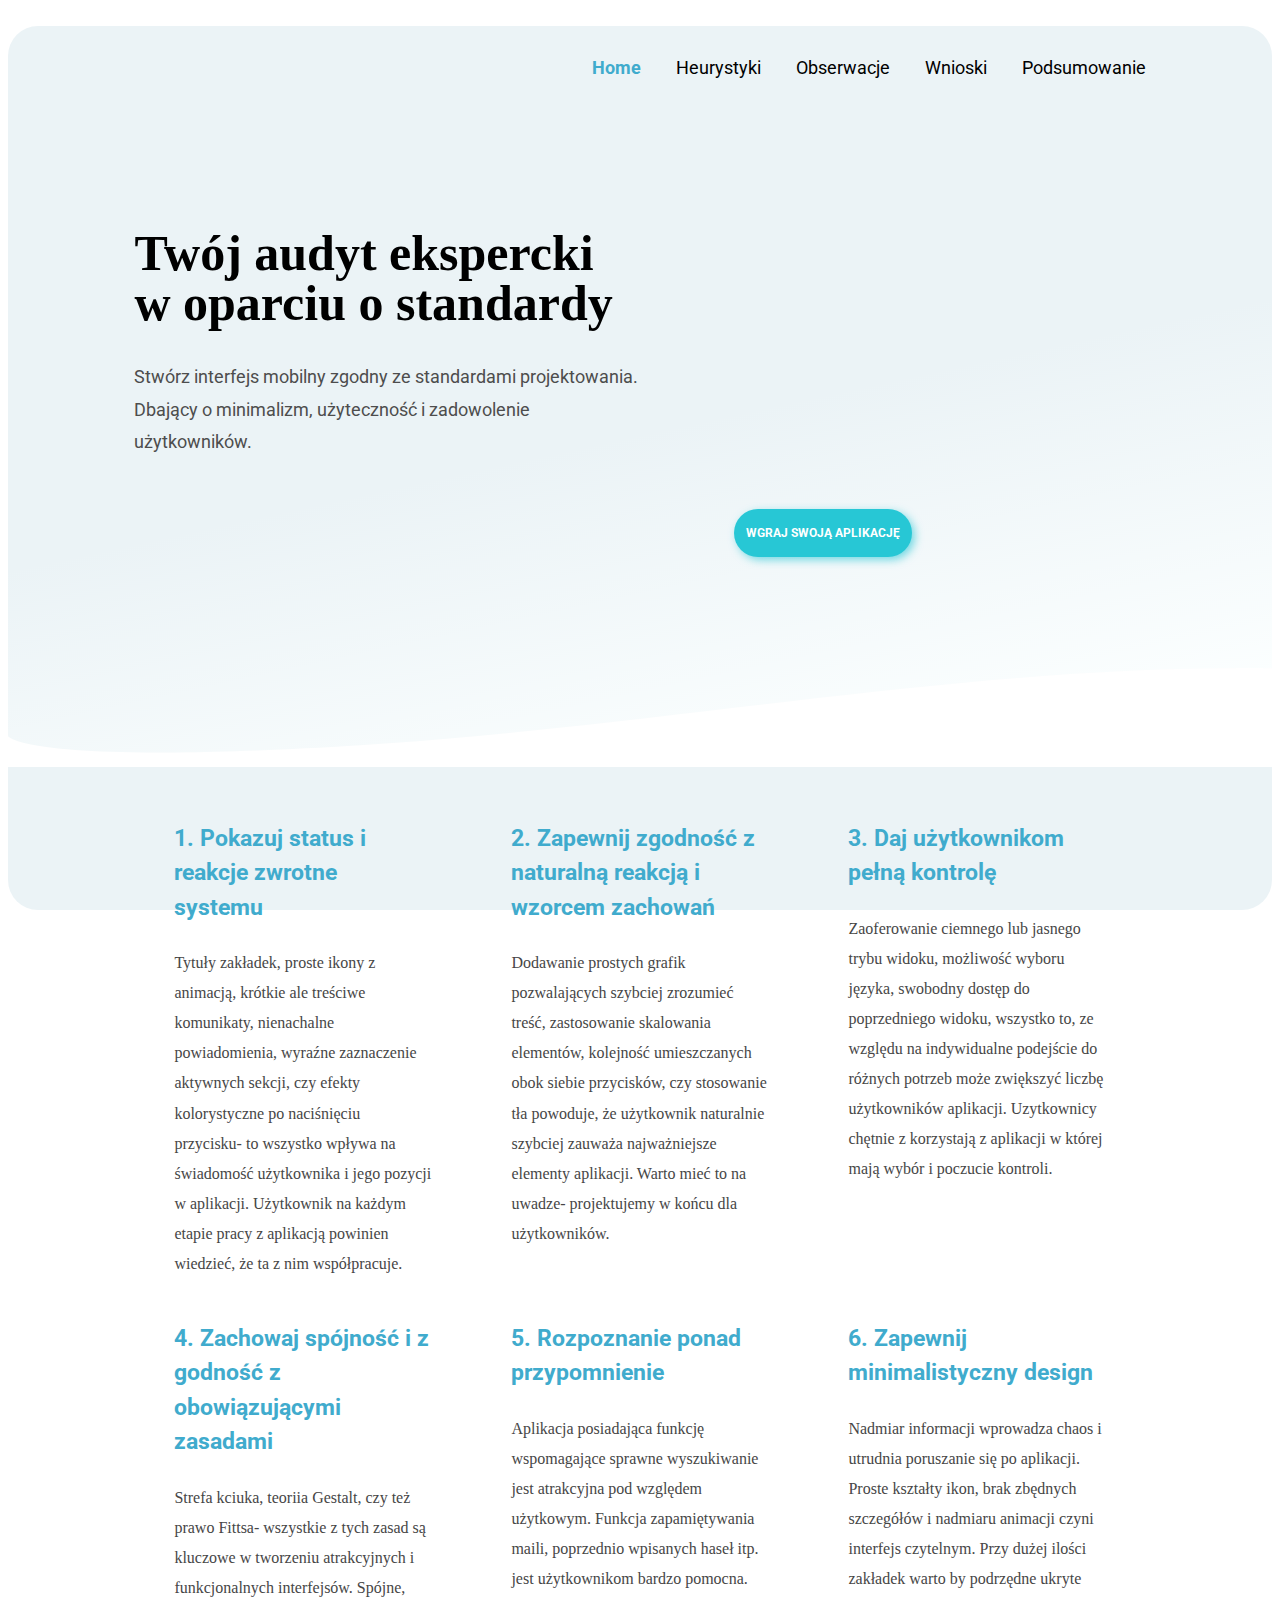
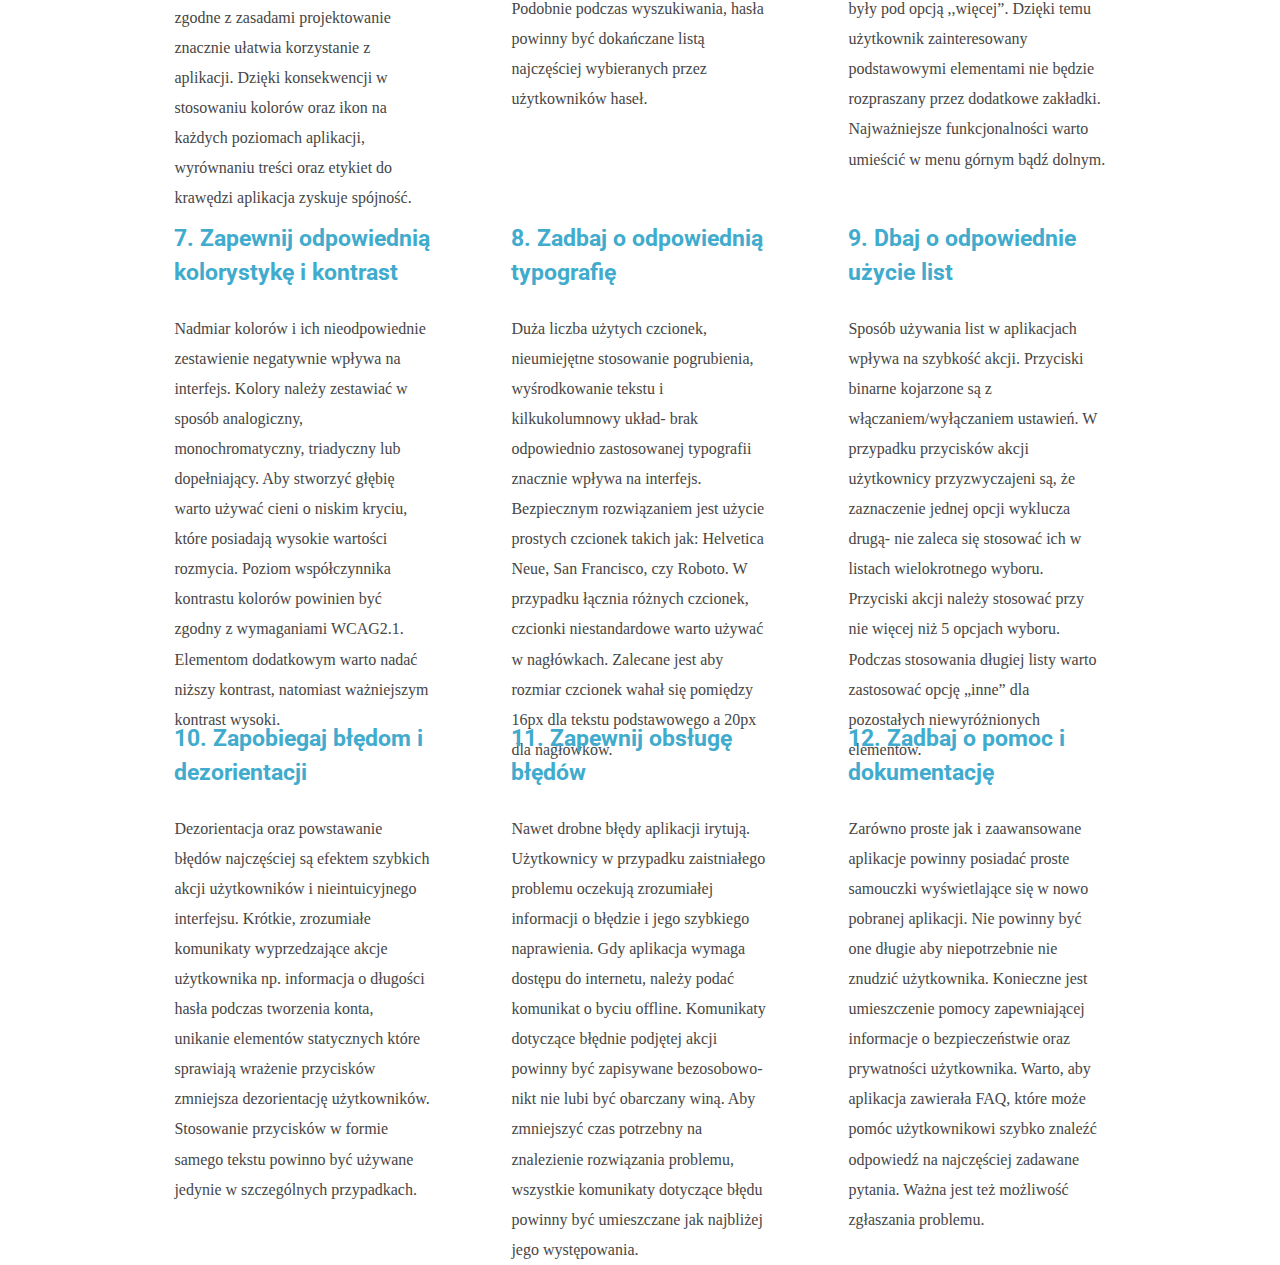
==== commit b905b739: "Update index.html" ====
--- a/index.html
+++ b/index.html
@@ -58,7 +58,7 @@
         
         <div class= "heuristic_content">
           <h3>4. Zachowaj spójność i z godność z obowiązującymi zasadami</h3>
-          <p>Strefa kciuka, teoriia Gestalt, prawo Fittsa oraz zasada Guttenberga- wszystkie z tych zasad są kluczowe w tworzeniu atrakcyjnych i funkcjonalnych interfejsów. Spójne, zgodne z zasadami projektowanie znacznie ułatwia korzystanie z aplikacji.
+          <p>Strefa kciuka, teoriia Gestalt, czy też prawo Fittsa- wszystkie z tych zasad są kluczowe w tworzeniu atrakcyjnych i funkcjonalnych interfejsów. Spójne, zgodne z zasadami projektowanie znacznie ułatwia korzystanie z aplikacji.
              Dzięki konsekwencji w stosowaniu kolorów oraz ikon na każdych poziomach aplikacji, wyrównaniu treści oraz etykiet do krawędzi aplikacja zyskuje spójność.</p>
         </div> 
 
@@ -182,4 +182,4 @@
 
   }
 </script>
-</html>+</html>
